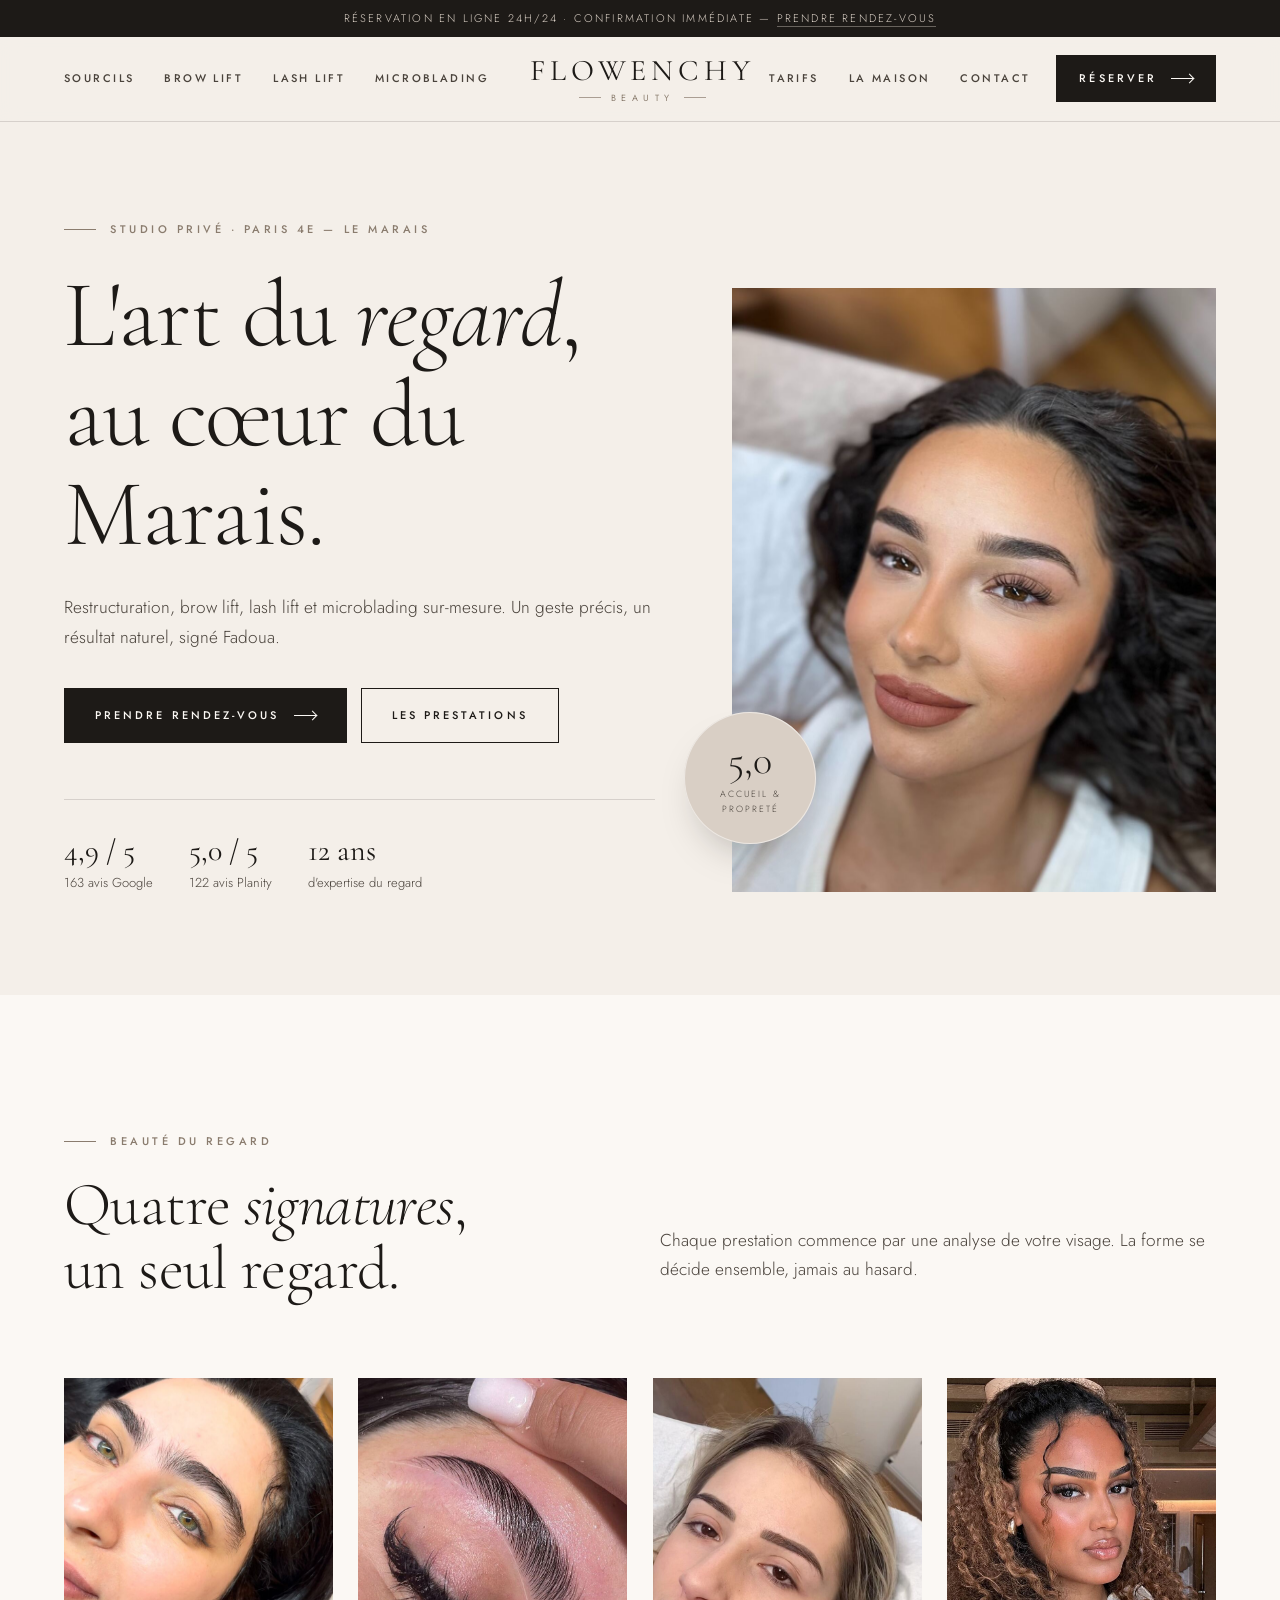
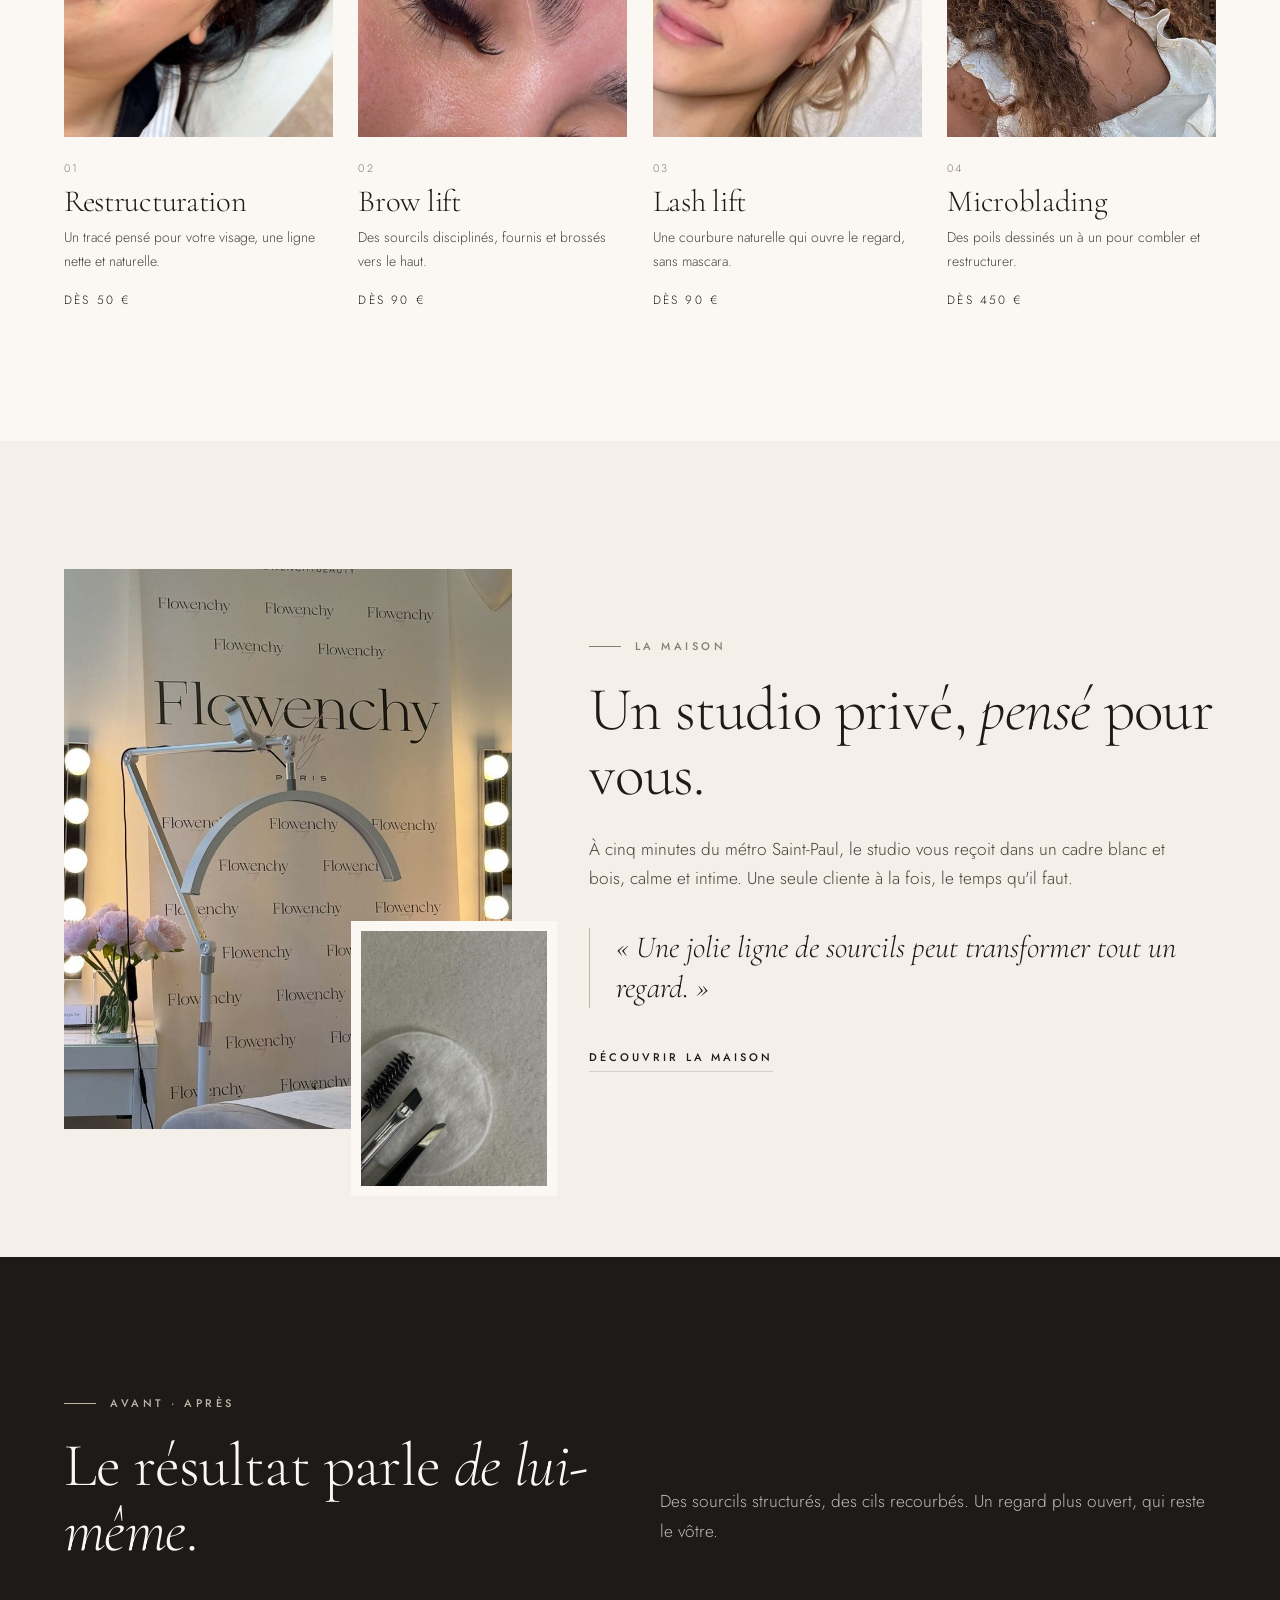
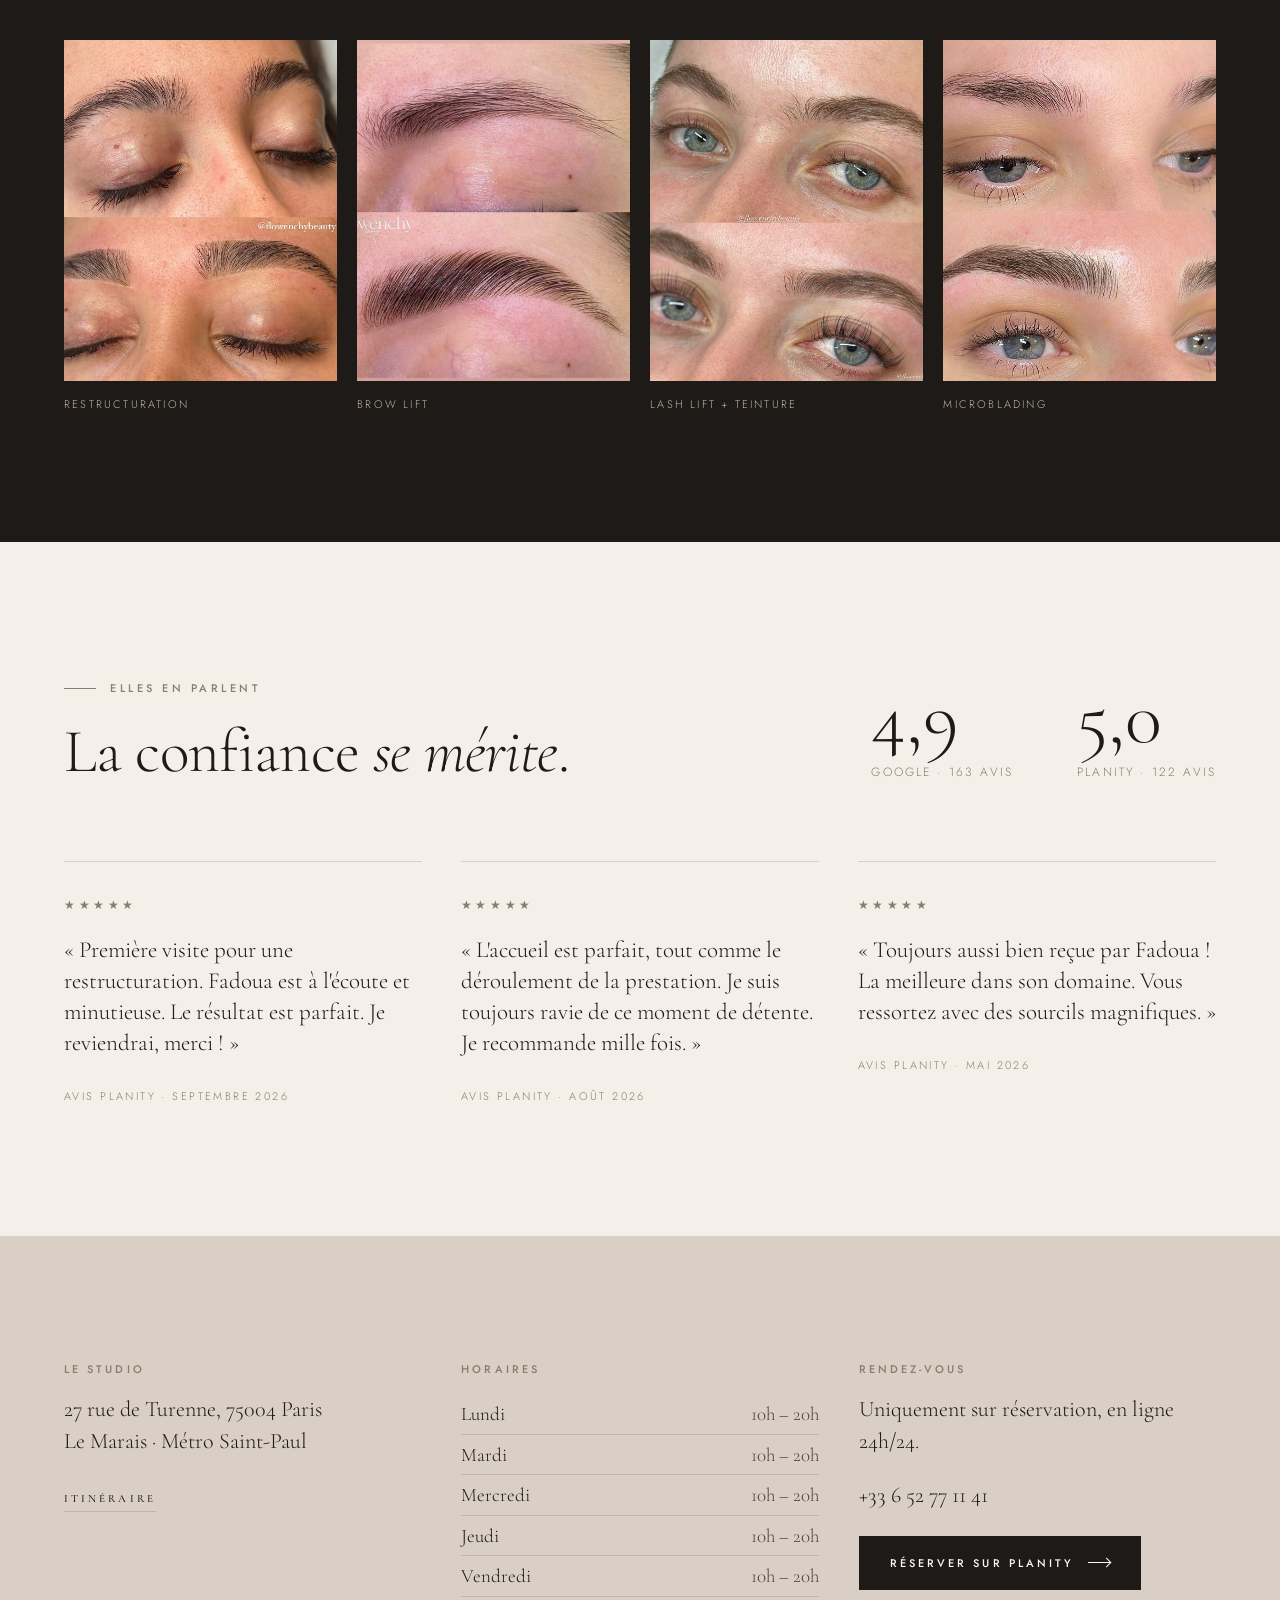
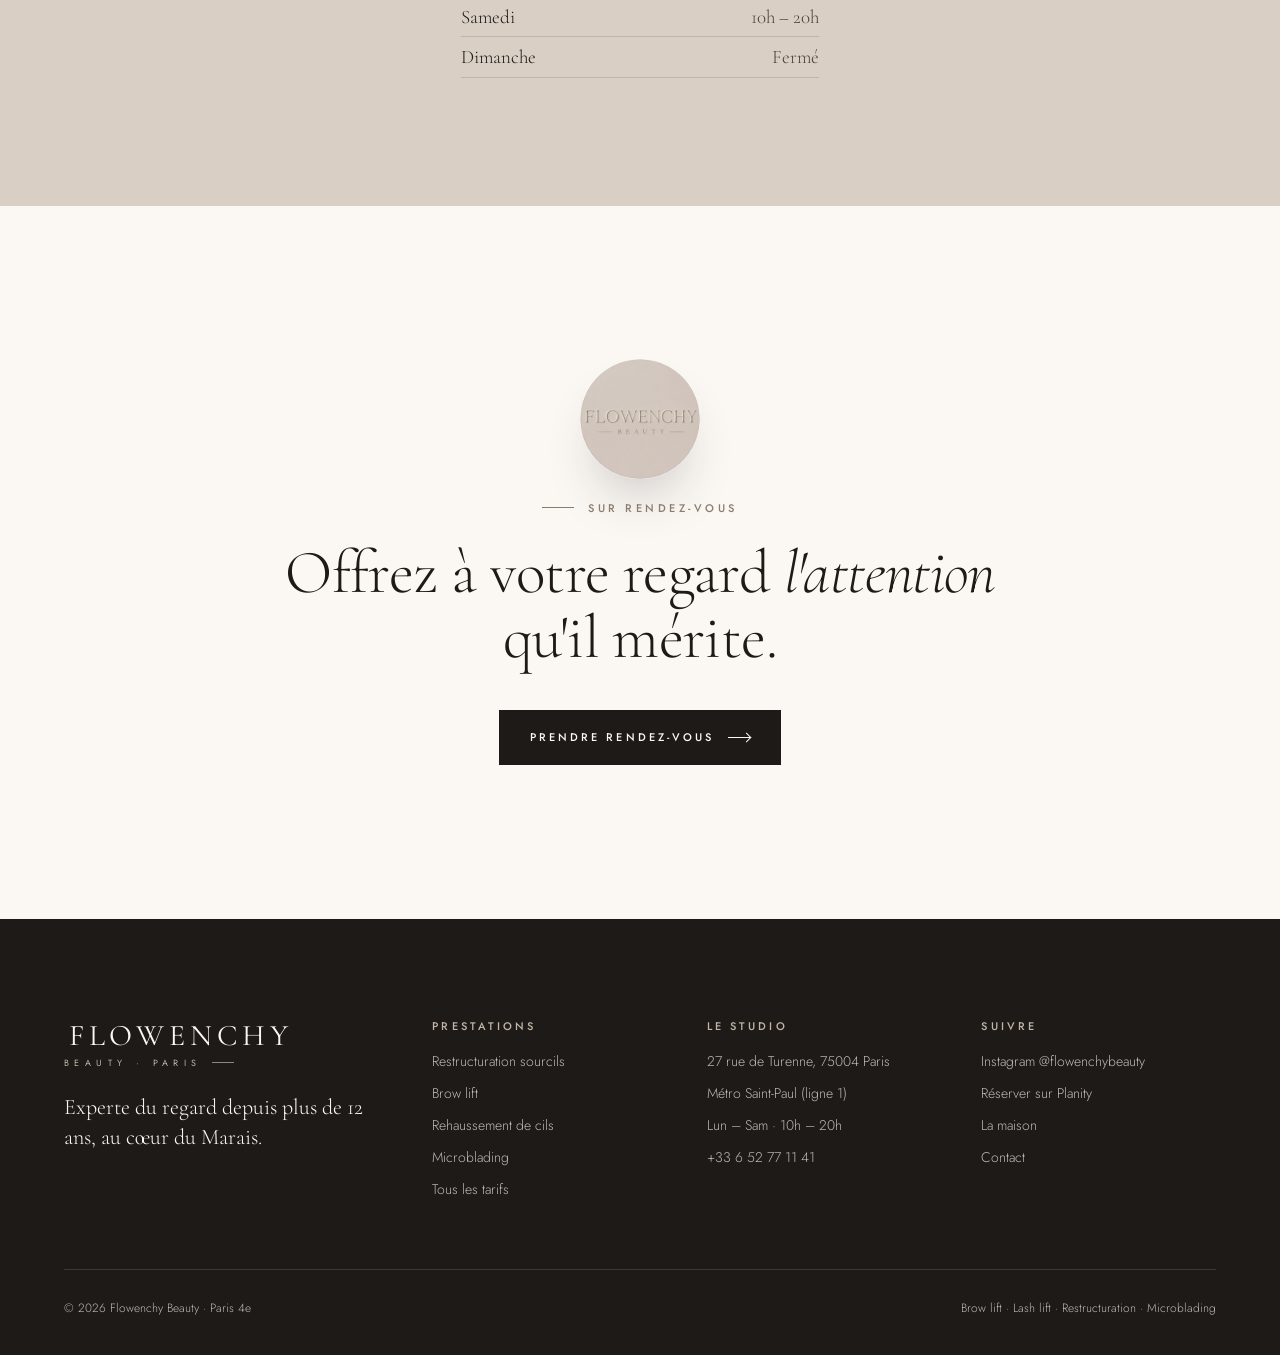
==== index.html @ 1a29d43d "Flowenchy Beauty: site vitrine multi-pages Co-Authored-By: Claude Opus 5.5 <noreply@anthropic.com>" ====
<!doctype html>
<html lang="fr">
<head>
<meta charset="utf-8">
<meta name="viewport" content="width=device-width, initial-scale=1">
<title>Flowenchy Beauty · Brow lift, lash lift &amp; microblading à Paris 4e</title>
<meta name="description" content="Studio privé au cœur du Marais : restructuration des sourcils, brow lift, lash lift et microblading sur-mesure. 4,9/5 sur Google. Réservation en ligne 24h/24.">
<meta property="og:title" content="Flowenchy Beauty · Brow lift, lash lift &amp; microblading à Paris 4e">
<meta property="og:description" content="Studio privé au cœur du Marais : restructuration des sourcils, brow lift, lash lift et microblading sur-mesure. 4,9/5 sur Google. Réservation en ligne 24h/24.">
<meta property="og:type" content="website">
<meta property="og:locale" content="fr_FR">
<meta property="og:image" content="assets/img/hero.jpg">
<meta name="theme-color" content="#f4efe9">
<link rel="icon" type="image/png" href="assets/img/favicon.png">
<link rel="preconnect" href="https://fonts.googleapis.com">
<link rel="preconnect" href="https://fonts.gstatic.com" crossorigin>
<link href="https://fonts.googleapis.com/css2?family=Cormorant+Garamond:ital,wght@0,300;0,400;0,500;1,300;1,400&family=Jost:wght@300;400;500&display=swap" rel="stylesheet">
<link rel="stylesheet" href="assets/style.css">
<script type="application/ld+json">
{"@context":"https://schema.org","@type":"BeautySalon","name":"Flowenchy Beauty",
"image":"assets/img/hero.jpg","telephone":"+33652771141",
"address":{"@type":"PostalAddress","streetAddress":"27 rue de Turenne","postalCode":"75004","addressLocality":"Paris","addressCountry":"FR"},
"geo":{"@type":"GeoCoordinates","latitude":48.8563856,"longitude":2.3641252},
"openingHoursSpecification":[{"@type":"OpeningHoursSpecification","dayOfWeek":["Monday","Tuesday","Wednesday","Thursday","Friday","Saturday"],"opens":"10:00","closes":"20:00"}],
"sameAs":["https://www.instagram.com/flowenchybeauty/"],"priceRange":"€€€"}
</script>
</head>
<body>
<div class="topbar"><span class="topbar__extra">Réservation en ligne 24h/24 · confirmation immédiate — </span><a href="https://www.planity.com/flowenchy-beauty-75004-paris" target="_blank" rel="noopener">Prendre rendez-vous</a></div>
<header class="header">
  <div class="wrap header__inner">
    <nav class="nav nav--left" aria-label="Prestations"><a href="restructuration-sourcils.html">Sourcils</a><a href="brow-lift.html">Brow lift</a><a href="rehaussement-cils.html">Lash lift</a><a href="microblading.html">Microblading</a></nav>
    <a class="wordmark" href="index.html" aria-label="Flowenchy Beauty, accueil">
      <span class="wordmark__name">FLOWENCHY</span>
      <span class="wordmark__sub">BEAUTY</span>
    </a>
    <div class="header__right">
      <nav class="nav" aria-label="Infos"><a href="tarifs.html">Tarifs</a><a href="la-maison.html">La maison</a><a href="contact.html">Contact</a></nav>
      <a class="btn" href="https://www.planity.com/flowenchy-beauty-75004-paris" target="_blank" rel="noopener">Réserver <span class="arrow" aria-hidden="true"></span></a>
      <button class="burger" aria-label="Menu" aria-expanded="false"><span></span><span></span></button>
    </div>
  </div>
</header>
<nav class="mobile-menu" aria-label="Menu mobile">
  <a href="index.html">Accueil</a>
  <a href="restructuration-sourcils.html">Sourcils</a><a href="brow-lift.html">Brow lift</a><a href="rehaussement-cils.html">Lash lift</a><a href="microblading.html">Microblading</a><a href="tarifs.html">Tarifs</a><a href="la-maison.html">La maison</a><a href="contact.html">Contact</a>
  <a class="btn" href="https://www.planity.com/flowenchy-beauty-75004-paris" target="_blank" rel="noopener">Réserver sur Planity <span class="arrow" aria-hidden="true"></span></a>
  <p class="mobile-menu__meta">27 rue de Turenne, 75004 Paris<br>Lun – Sam · 10h – 20h</p>
</nav>

<main>

<section class="hero">
  <div class="wrap hero__grid">
    <div>
      <span class="eyebrow">Studio privé · Paris 4e — Le Marais</span>
      <h1>L'art du <em>regard</em>, au cœur du Marais.</h1>
      <p class="lead">Restructuration, brow lift, lash lift et microblading sur-mesure. Un geste précis, un résultat naturel, signé Fadoua.</p>
      <div class="hero__actions"><a class="btn" href="https://www.planity.com/flowenchy-beauty-75004-paris" target="_blank" rel="noopener">Prendre rendez-vous <span class="arrow" aria-hidden="true"></span></a><a class="btn btn--ghost" href="tarifs.html">Les prestations</a></div>
      <div class="hero__proof">
        <div><strong>4,9 / 5</strong>163 avis Google</div>
        <div><strong>5,0 / 5</strong>122 avis Planity</div>
        <div><strong>12 ans</strong>d'expertise du regard</div>
      </div>
    </div>
    <div class="hero__media">
      <img src="assets/img/hero.jpg" alt="Cliente aux sourcils restructurés par Flowenchy Beauty" fetchpriority="high">
      <div class="hero__badge"><div><strong>5,0</strong><span>Accueil &amp;<br>propreté</span></div></div>
    </div>
  </div>
</section>

<section class="section section--paper">
  <div class="wrap">
    <div class="section__head">
      <div><span class="eyebrow reveal">Beauté du regard</span><h2 class="reveal">Quatre <em>signatures</em>,<br>un seul regard.</h2></div>
      <p class="lead reveal">Chaque prestation commence par une analyse de votre visage. La forme se décide ensemble, jamais au hasard.</p>
    </div>
    <div class="services"><a class="service-card reveal" href="restructuration-sourcils.html"><div class="service-card__img"><img src="assets/img/restructuration.jpg" alt="Restructuration" loading="lazy"></div><span class="service-card__num">01</span><h3>Restructuration</h3><p>Un tracé pensé pour votre visage, une ligne nette et naturelle.</p><span class="service-card__price">dès 50 €</span></a><a class="service-card reveal" href="brow-lift.html"><div class="service-card__img"><img src="assets/img/browlift.jpg" alt="Brow lift" loading="lazy"></div><span class="service-card__num">02</span><h3>Brow lift</h3><p>Des sourcils disciplinés, fournis et brossés vers le haut.</p><span class="service-card__price">dès 90 €</span></a><a class="service-card reveal" href="rehaussement-cils.html"><div class="service-card__img"><img src="assets/img/lashlift-3.jpg" alt="Lash lift" loading="lazy"></div><span class="service-card__num">03</span><h3>Lash lift</h3><p>Une courbure naturelle qui ouvre le regard, sans mascara.</p><span class="service-card__price">dès 90 €</span></a><a class="service-card reveal" href="microblading.html"><div class="service-card__img"><img src="assets/img/portrait-boucles.jpg" alt="Microblading" loading="lazy"></div><span class="service-card__num">04</span><h3>Microblading</h3><p>Des poils dessinés un à un pour combler et restructurer.</p><span class="service-card__price">dès 450 €</span></a></div>
  </div>
</section>

<section class="section">
  <div class="wrap editorial">
    <div class="editorial__media reveal">
      <img src="assets/img/studio-mur.jpg" alt="Le studio Flowenchy Beauty, rue de Turenne" loading="lazy">
      <img class="inset" src="assets/img/outils.jpg" alt="Pince et brosse à sourcils" loading="lazy">
    </div>
    <div class="reveal">
      <span class="eyebrow">La maison</span>
      <h2>Un studio privé, <em>pensé</em> pour vous.</h2>
      <p class="lead">À cinq minutes du métro Saint-Paul, le studio vous reçoit dans un cadre blanc et bois, calme et intime. Une seule cliente à la fois, le temps qu'il faut.</p>
      <p class="quote">« Une jolie ligne de sourcils peut transformer tout un regard. »</p>
      <a class="link" href="la-maison.html">Découvrir la maison</a>
    </div>
  </div>
</section>

<section class="section section--ink">
  <div class="wrap">
    <div class="section__head">
      <div><span class="eyebrow">Avant · Après</span><h2>Le résultat parle <em>de lui-même</em>.</h2></div>
      <p class="lead">Des sourcils structurés, des cils recourbés. Un regard plus ouvert, qui reste le vôtre.</p>
    </div>
    <div class="ba-grid"><figure class="reveal"><img src="assets/img/ba-restructuration.jpg" alt="Avant et après une restructuration des sourcils" loading="lazy"><figcaption>Restructuration</figcaption></figure><figure class="reveal"><img src="assets/img/ba-browlift-2.jpg" alt="Avant et après un brow lift" loading="lazy"><figcaption>Brow lift</figcaption></figure><figure class="reveal"><img src="assets/img/ba-lashlift.jpg" alt="Avant et après un lash lift" loading="lazy"><figcaption>Lash lift + teinture</figcaption></figure><figure class="reveal"><img src="assets/img/ba-microblading.jpg" alt="Avant et après un microblading" loading="lazy"><figcaption>Microblading</figcaption></figure></div>
  </div>
</section>

<section class="section">
  <div class="wrap">
    <div class="section__head">
      <div><span class="eyebrow reveal">Elles en parlent</span><h2 class="reveal">La confiance <em>se mérite</em>.</h2></div>
      <div class="scores reveal" style="margin-left:auto">
        <div class="score"><strong>4,9</strong><span>Google · 163 avis</span></div>
        <div class="score"><strong>5,0</strong><span>Planity · 122 avis</span></div>
      </div>
    </div>
    <div class="reviews"><div class="review reveal"><span class="review__stars">★★★★★</span><blockquote>« Première visite pour une restructuration. Fadoua est à l'écoute et minutieuse. Le résultat est parfait. Je reviendrai, merci ! »</blockquote><cite>Avis Planity · septembre 2026</cite></div><div class="review reveal"><span class="review__stars">★★★★★</span><blockquote>« L'accueil est parfait, tout comme le déroulement de la prestation. Je suis toujours ravie de ce moment de détente. Je recommande mille fois. »</blockquote><cite>Avis Planity · août 2026</cite></div><div class="review reveal"><span class="review__stars">★★★★★</span><blockquote>« Toujours aussi bien reçue par Fadoua ! La meilleure dans son domaine. Vous ressortez avec des sourcils magnifiques. »</blockquote><cite>Avis Planity · mai 2026</cite></div></div>
  </div>
</section>

<section class="section section--sand">
  <div class="wrap info-band">
    <div class="reveal">
      <h4>Le studio</h4>
      <p>27 rue de Turenne, 75004 Paris<br>Le Marais · Métro Saint-Paul</p>
      <p style="margin-top:18px"><a class="link" href="https://www.google.com/maps/search/?api=1&query=Flowenchy+Beauty+27+Rue+de+Turenne+75004+Paris" target="_blank" rel="noopener">Itinéraire</a></p>
    </div>
    <div class="reveal">
      <h4>Horaires</h4>
      <ul class="hours"><li><span>Lundi</span><span>10h – 20h</span></li><li><span>Mardi</span><span>10h – 20h</span></li><li><span>Mercredi</span><span>10h – 20h</span></li><li><span>Jeudi</span><span>10h – 20h</span></li><li><span>Vendredi</span><span>10h – 20h</span></li><li><span>Samedi</span><span>10h – 20h</span></li><li><span>Dimanche</span><span>Fermé</span></li></ul>
    </div>
    <div class="reveal">
      <h4>Rendez-vous</h4>
      <p>Uniquement sur réservation, en ligne 24h/24.</p>
      <p style="margin:18px 0 24px"><a href="tel:+33652771141">+33 6 52 77 11 41</a></p>
      <a class="btn" href="https://www.planity.com/flowenchy-beauty-75004-paris" target="_blank" rel="noopener">Réserver sur Planity <span class="arrow" aria-hidden="true"></span></a>
    </div>
  </div>
</section>

<section class="section--paper cta">
  <div class="wrap">
    <img class="cta__medal reveal" src="assets/img/logo-medaillon.png" alt="Flowenchy Beauty" width="120" height="120">
    <span class="eyebrow reveal">Sur rendez-vous</span>
    <h2 class="reveal">Offrez à votre regard <em>l'attention</em> qu'il mérite.</h2>
    <div class="reveal"><a class="btn" href="https://www.planity.com/flowenchy-beauty-75004-paris" target="_blank" rel="noopener">Prendre rendez-vous <span class="arrow" aria-hidden="true"></span></a></div>
  </div>
</section>

</main>

<footer class="footer">
  <div class="wrap">
    <div class="footer__top">
      <div>
        <a class="wordmark" href="index.html"><span class="wordmark__name">FLOWENCHY</span><span class="wordmark__sub">BEAUTY · PARIS</span></a>
        <p class="footer__tag">Experte du regard depuis plus de 12 ans, au cœur du Marais.</p>
      </div>
      <div>
        <h4>Prestations</h4>
        <ul><li><a href="restructuration-sourcils.html">Restructuration sourcils</a></li><li><a href="brow-lift.html">Brow lift</a></li><li><a href="rehaussement-cils.html">Rehaussement de cils</a></li><li><a href="microblading.html">Microblading</a></li><li><a href="tarifs.html">Tous les tarifs</a></li></ul>
      </div>
      <div>
        <h4>Le studio</h4>
        <ul>
          <li><a href="https://www.google.com/maps/search/?api=1&query=Flowenchy+Beauty+27+Rue+de+Turenne+75004+Paris" target="_blank" rel="noopener">27 rue de Turenne, 75004 Paris</a></li>
          <li>Métro Saint-Paul (ligne 1)</li>
          <li>Lun – Sam · 10h – 20h</li>
          <li><a href="tel:+33652771141">+33 6 52 77 11 41</a></li>
        </ul>
      </div>
      <div>
        <h4>Suivre</h4>
        <ul>
          <li><a href="https://www.instagram.com/flowenchybeauty/" target="_blank" rel="noopener">Instagram @flowenchybeauty</a></li>
          <li><a href="https://www.planity.com/flowenchy-beauty-75004-paris" target="_blank" rel="noopener">Réserver sur Planity</a></li>
          <li><a href="la-maison.html">La maison</a></li>
          <li><a href="contact.html">Contact</a></li>
        </ul>
      </div>
    </div>
    <div class="footer__bottom">
      <span>© 2026 Flowenchy Beauty · Paris 4e</span>
      <span>Brow lift · Lash lift · Restructuration · Microblading</span>
    </div>
  </div>
</footer>
<div class="sticky-book"><a class="btn" href="https://www.planity.com/flowenchy-beauty-75004-paris" target="_blank" rel="noopener">Réserver <span class="arrow" aria-hidden="true"></span></a></div>
<script src="assets/main.js" defer></script>
</body>
</html>
---- assets/style.css ----
/* Flowenchy Beauty — feuille de style
   Direction : luxe éditorial. Crème, taupe, encre. Serif fin + sans discret. */

:root {
  --cream: #f4efe9;
  --paper: #fbf8f4;
  --sand: #d9cfc5;
  --sand-deep: #c2b5a7;
  --taupe: #8a7c6e;
  --ink: #1d1a17;
  --ink-soft: #4a433c;
  --line: rgba(29, 26, 23, 0.14);
  --serif: "Cormorant Garamond", "Cormorant", Georgia, serif;
  --sans: "Jost", "Helvetica Neue", Arial, sans-serif;
  --gutter: clamp(20px, 5vw, 72px);
  --max: 1320px;
  --ease: cubic-bezier(0.22, 1, 0.36, 1);
}

*,
*::before,
*::after { box-sizing: border-box; }

html { -webkit-text-size-adjust: 100%; scroll-behavior: smooth; }

body {
  margin: 0;
  background: var(--cream);
  color: var(--ink);
  font-family: var(--sans);
  font-weight: 300;
  font-size: 16px;
  line-height: 1.7;
  -webkit-font-smoothing: antialiased;
}

img { display: block; max-width: 100%; height: auto; }
a { color: inherit; text-decoration: none; }

h1, h2, h3, h4 {
  font-family: var(--serif);
  font-weight: 300;
  line-height: 1.05;
  margin: 0;
  letter-spacing: -0.01em;
}
h1 { font-size: clamp(48px, 7.4vw, 112px); }
h2 { font-size: clamp(38px, 4.8vw, 72px); }
h3 { font-size: clamp(26px, 2.4vw, 34px); }
h1 em, h2 em, h3 em { font-style: italic; font-weight: 300; }
p { margin: 0 0 1em; }

.wrap { width: 100%; max-width: var(--max); margin: 0 auto; padding: 0 var(--gutter); }

.eyebrow {
  font-family: var(--sans);
  font-size: 11px;
  font-weight: 500;
  letter-spacing: 0.32em;
  text-transform: uppercase;
  color: var(--taupe);
  display: inline-flex;
  align-items: center;
  gap: 14px;
}
.eyebrow::before { content: ""; width: 32px; height: 1px; background: currentColor; }

.lead { font-size: clamp(17px, 1.35vw, 20px); color: var(--ink-soft); max-width: 34em; }

/* ---------- Boutons ---------- */
.btn {
  display: inline-flex;
  align-items: center;
  gap: 14px;
  padding: 17px 30px;
  font-family: var(--sans);
  font-size: 11px;
  font-weight: 500;
  letter-spacing: 0.28em;
  text-transform: uppercase;
  border: 1px solid var(--ink);
  background: var(--ink);
  color: var(--paper);
  transition: background 0.4s var(--ease), color 0.4s var(--ease);
  cursor: pointer;
  white-space: nowrap;
}
.btn:hover { background: transparent; color: var(--ink); }
.btn--ghost { background: transparent; color: var(--ink); }
.btn--ghost:hover { background: var(--ink); color: var(--paper); }
.btn--light { border-color: var(--paper); background: var(--paper); color: var(--ink); }
.btn--light:hover { background: transparent; color: var(--paper); }
.btn .arrow { width: 22px; height: 1px; background: currentColor; position: relative; transition: width 0.4s var(--ease); }
.btn .arrow::after { content: ""; position: absolute; right: 0; top: -3px; width: 7px; height: 7px; border-top: 1px solid currentColor; border-right: 1px solid currentColor; transform: rotate(45deg); }
.btn:hover .arrow { width: 32px; }

.link {
  font-size: 11px;
  font-weight: 500;
  letter-spacing: 0.28em;
  text-transform: uppercase;
  border-bottom: 1px solid var(--line);
  padding-bottom: 6px;
  transition: border-color 0.3s;
}
.link:hover { border-color: var(--ink); }

/* ---------- En-tête ---------- */
.topbar {
  background: var(--ink);
  color: var(--sand);
  font-size: 11px;
  letter-spacing: 0.2em;
  text-transform: uppercase;
  text-align: center;
  padding: 9px var(--gutter);
}
.topbar a { border-bottom: 1px solid rgba(217, 207, 197, 0.4); }

.header {
  position: sticky;
  top: 0;
  z-index: 50;
  background: rgba(244, 239, 233, 0.92);
  backdrop-filter: blur(10px);
  -webkit-backdrop-filter: blur(10px);
  border-bottom: 1px solid var(--line);
}
.header__inner {
  display: grid;
  grid-template-columns: 1fr auto 1fr;
  align-items: center;
  height: 84px;
}
.nav { display: flex; gap: 30px; }
.nav a {
  font-size: 11px;
  font-weight: 500;
  letter-spacing: 0.22em;
  text-transform: uppercase;
  color: var(--ink-soft);
  position: relative;
  padding: 6px 0;
}
.nav a::after { content: ""; position: absolute; left: 0; bottom: 0; width: 0; height: 1px; background: var(--ink); transition: width 0.4s var(--ease); }
.nav a:hover::after, .nav a[aria-current="page"]::after { width: 100%; }
.nav a[aria-current="page"] { color: var(--ink); }

.wordmark { text-align: center; line-height: 1; display: block; }
.wordmark__name { font-family: var(--serif); font-size: 30px; letter-spacing: 0.16em; font-weight: 400; display: block; padding-left: 0.16em; }
.wordmark__sub {
  display: flex; align-items: center; justify-content: center; gap: 10px;
  font-size: 9px; letter-spacing: 0.6em; font-weight: 400; margin-top: 7px; color: var(--taupe); padding-left: 0.6em;
}
.wordmark__sub::before, .wordmark__sub::after { content: ""; width: 22px; height: 1px; background: currentColor; opacity: 0.7; }

.header__right { display: flex; justify-content: flex-end; align-items: center; gap: 26px; }
.header__right .btn { padding: 13px 22px; }
.header__right .nav { gap: 30px; }

.burger { display: none; background: none; border: 0; padding: 10px; margin-right: -10px; cursor: pointer; color: var(--ink); }
.burger span { display: block; width: 26px; height: 1px; background: currentColor; margin: 7px 0; transition: transform 0.4s var(--ease), opacity 0.3s; }
.menu-open .burger span:nth-child(1) { transform: translateY(4px) rotate(45deg); }
.menu-open .burger span:nth-child(2) { transform: translateY(-4px) rotate(-45deg); }

.mobile-menu {
  display: none;
  position: fixed;
  inset: 0;
  z-index: 40;
  background: var(--cream);
  padding: 140px var(--gutter) 40px;
  flex-direction: column;
  gap: 4px;
}
.mobile-menu a { font-family: var(--serif); font-size: 40px; line-height: 1.3; }
.mobile-menu .btn { margin-top: 28px; align-self: flex-start; font-family: var(--sans); font-size: 11px; }
.mobile-menu__meta { margin-top: auto; font-size: 13px; color: var(--taupe); }
.menu-open .mobile-menu { display: flex; }
.menu-open { overflow: hidden; }

/* ---------- Hero accueil ---------- */
.hero { padding: clamp(48px, 7vw, 96px) 0 clamp(64px, 8vw, 120px); }
.hero__grid { display: grid; grid-template-columns: 1.1fr 0.9fr; gap: clamp(32px, 6vw, 96px); align-items: end; }
.hero h1 { margin: 26px 0 30px; }
.hero__actions { display: flex; flex-wrap: wrap; gap: 14px; margin-top: 36px; }
.hero__media { position: relative; }
.hero__media img { width: 100%; aspect-ratio: 4 / 5; object-fit: cover; }
.hero__badge {
  position: absolute; left: -48px; bottom: 48px;
  width: 132px; height: 132px; border-radius: 50%;
  background: var(--sand);
  display: grid; place-items: center; text-align: center;
  box-shadow: inset 0 0 0 1px rgba(255,255,255,0.5), 0 20px 40px -20px rgba(29,26,23,0.35);
}
.hero__badge strong { font-family: var(--serif); font-size: 40px; font-weight: 300; line-height: 1; display: block; }
.hero__badge span { font-size: 9px; letter-spacing: 0.22em; text-transform: uppercase; color: var(--ink-soft); display: block; margin-top: 6px; }
.hero__proof { display: flex; gap: 36px; margin-top: 56px; padding-top: 28px; border-top: 1px solid var(--line); flex-wrap: wrap; }
.hero__proof div { font-size: 13px; color: var(--ink-soft); line-height: 1.5; }
.hero__proof strong { display: block; font-family: var(--serif); font-size: 30px; font-weight: 400; color: var(--ink); }

/* ---------- Sections ---------- */
.section { padding: clamp(80px, 10vw, 150px) 0; }
.section--paper { background: var(--paper); }
.section--sand { background: var(--sand); }
.section--ink { background: var(--ink); color: var(--paper); }
.section--ink .eyebrow { color: var(--sand-deep); }
.section--ink .lead { color: rgba(251, 248, 244, 0.72); }
.section__head { display: grid; grid-template-columns: 1fr 1fr; gap: 40px; align-items: end; margin-bottom: clamp(48px, 6vw, 80px); }
.section__head h2 { margin-top: 22px; }
.section__head .lead { margin-left: auto; }

/* Cartes prestations */
.services { display: grid; grid-template-columns: repeat(4, 1fr); gap: clamp(16px, 2vw, 28px); }
.service-card { display: block; }
.service-card__img { overflow: hidden; aspect-ratio: 3 / 4; background: var(--sand); }
.service-card__img img { width: 100%; height: 100%; object-fit: cover; transition: transform 1.2s var(--ease); }
.service-card:hover .service-card__img img { transform: scale(1.04); }
.service-card__num { font-size: 11px; letter-spacing: 0.2em; color: var(--taupe); margin-top: 22px; display: block; }
.service-card h3 { margin: 8px 0 8px; }
.service-card p { font-size: 14px; color: var(--ink-soft); margin: 0 0 12px; }
.service-card__price { font-size: 12px; letter-spacing: 0.18em; text-transform: uppercase; }

/* Bloc éditorial */
.editorial { display: grid; grid-template-columns: 5fr 7fr; gap: clamp(32px, 6vw, 96px); align-items: center; }
.editorial--flip { grid-template-columns: 7fr 5fr; }
.editorial--flip .editorial__media { order: 2; }
.editorial__media { position: relative; }
.editorial__media img { width: 100%; aspect-ratio: 4 / 5; object-fit: cover; }
.editorial__media .inset {
  position: absolute; width: 46%; right: -10%; bottom: -12%;
  aspect-ratio: 3 / 4; object-fit: cover; border: 10px solid var(--paper);
}
.editorial h2 { margin: 22px 0 28px; }
.quote { font-family: var(--serif); font-style: italic; font-size: clamp(24px, 2.4vw, 34px); line-height: 1.3; margin: 34px 0; padding-left: 26px; border-left: 1px solid var(--sand-deep); }

/* Avant / après */
.ba-grid { display: grid; grid-template-columns: repeat(4, 1fr); gap: clamp(12px, 1.6vw, 22px); }
.ba-grid figure { margin: 0; }
.ba-grid img { width: 100%; aspect-ratio: 4 / 5; object-fit: cover; background: var(--sand); }
.ba-grid figcaption { font-size: 11px; letter-spacing: 0.2em; text-transform: uppercase; color: var(--taupe); margin-top: 14px; }
.section--ink .ba-grid figcaption { color: var(--sand-deep); }

/* Avis */
.reviews { display: grid; grid-template-columns: repeat(3, 1fr); gap: clamp(20px, 3vw, 48px); }
.review { border-top: 1px solid var(--line); padding-top: 28px; }
.review__stars { letter-spacing: 0.3em; font-size: 12px; color: var(--taupe); }
.review blockquote { font-family: var(--serif); font-size: 23px; line-height: 1.35; margin: 18px 0 22px; }
.review cite { font-style: normal; font-size: 11px; letter-spacing: 0.22em; text-transform: uppercase; color: var(--taupe); }
.scores { display: flex; gap: clamp(28px, 5vw, 80px); flex-wrap: wrap; }
.score strong { font-family: var(--serif); font-size: clamp(56px, 6vw, 88px); font-weight: 300; line-height: 1; display: block; }
.score span { font-size: 12px; letter-spacing: 0.18em; text-transform: uppercase; color: var(--taupe); }

/* Bandeau infos */
.info-band { display: grid; grid-template-columns: repeat(3, 1fr); gap: 40px; }
.info-band h4 { font-family: var(--sans); font-size: 11px; font-weight: 500; letter-spacing: 0.28em; text-transform: uppercase; color: var(--taupe); margin-bottom: 18px; }
.info-band p, .info-band li { font-family: var(--serif); font-size: 22px; line-height: 1.45; }
.hours { list-style: none; padding: 0; margin: 0; }
.hours li { display: flex; justify-content: space-between; gap: 20px; border-bottom: 1px solid var(--line); padding: 6px 0; font-size: 19px !important; }
.hours li span:last-child { color: var(--ink-soft); }
.section--ink .hours li { border-color: rgba(251,248,244,0.14); }
.section--ink .hours li span:last-child { color: rgba(251,248,244,0.7); }

/* CTA final */
.cta { text-align: center; padding: clamp(90px, 12vw, 170px) 0; position: relative; overflow: hidden; }
.cta h2 { max-width: 13em; margin: 24px auto 40px; }
.cta__medal { width: 120px; margin: 0 auto 10px; border-radius: 50%; box-shadow: 0 30px 60px -30px rgba(29,26,23,0.45); }

/* ---------- Pages prestation ---------- */
.page-hero { padding: clamp(40px, 6vw, 80px) 0 clamp(64px, 8vw, 110px); }
.page-hero__grid { display: grid; grid-template-columns: 1fr 1fr; gap: clamp(32px, 6vw, 96px); align-items: center; }
.page-hero h1 { font-size: clamp(52px, 7vw, 104px); margin: 24px 0 28px; }
.page-hero__img img { width: 100%; aspect-ratio: 4 / 5; object-fit: cover; }
.crumbs { font-size: 12px; color: var(--taupe); letter-spacing: 0.08em; margin-bottom: 18px; }
.crumbs a:hover { color: var(--ink); }
.facts { display: grid; grid-template-columns: repeat(3, auto); justify-content: start; gap: 0; margin: 34px 0 38px; border-top: 1px solid var(--line); border-bottom: 1px solid var(--line); }
.facts div { padding: 18px 34px 18px 0; margin-right: 34px; border-right: 1px solid var(--line); }
.facts div:last-child { border-right: 0; margin-right: 0; }
.facts span { display: block; font-size: 10px; letter-spacing: 0.26em; text-transform: uppercase; color: var(--taupe); }
.facts strong { font-family: var(--serif); font-weight: 400; font-size: 28px; }

.steps { display: grid; grid-template-columns: repeat(4, 1fr); gap: clamp(20px, 3vw, 44px); counter-reset: step; }
.step { border-top: 1px solid var(--line); padding-top: 26px; }
.section--ink .step { border-color: rgba(251,248,244,0.18); }
.step::before { counter-increment: step; content: "0" counter(step); font-family: var(--serif); font-size: 46px; font-weight: 300; display: block; color: var(--sand-deep); line-height: 1; margin-bottom: 20px; }
.step h3 { font-size: 24px; margin-bottom: 12px; }
.step p { font-size: 15px; color: var(--ink-soft); }
.section--ink .step p { color: rgba(251,248,244,0.7); }

.price-list { border-top: 1px solid var(--ink); }
.price-row { display: grid; grid-template-columns: 1fr auto auto; gap: 24px; align-items: baseline; padding: 24px 0; border-bottom: 1px solid var(--line); }
.price-row h4 { font-family: var(--serif); font-weight: 400; font-size: clamp(21px, 1.8vw, 26px); line-height: 1.25; }
.price-row p { font-size: 14px; color: var(--ink-soft); margin: 6px 0 0; max-width: 46em; }
.price-row .dur { font-size: 13px; color: var(--taupe); white-space: nowrap; }
.price-row .eur { font-family: var(--serif); font-size: 26px; white-space: nowrap; min-width: 4.5em; text-align: right; }
.price-group { margin-bottom: clamp(64px, 8vw, 110px); }
.price-group__head { display: grid; grid-template-columns: 1fr 1fr; gap: 40px; align-items: end; margin-bottom: 30px; }
.price-group__head h2 { font-size: clamp(36px, 4vw, 58px); margin-top: 16px; }
.price-group__head p { margin-left: auto; max-width: 30em; color: var(--ink-soft); }
.badge { display: inline-block; font-family: var(--sans); font-size: 9px; letter-spacing: 0.22em; text-transform: uppercase; border: 1px solid var(--sand-deep); color: var(--taupe); padding: 3px 8px; margin-left: 10px; vertical-align: middle; }

.faq { border-top: 1px solid var(--line); }
.faq details { border-bottom: 1px solid var(--line); }
.faq summary { list-style: none; cursor: pointer; display: flex; justify-content: space-between; gap: 30px; padding: 26px 0; font-family: var(--serif); font-size: clamp(21px, 1.8vw, 26px); }
.faq summary::-webkit-details-marker { display: none; }
.faq summary::after { content: "+"; font-family: var(--sans); font-weight: 300; font-size: 24px; line-height: 1; transition: transform 0.4s var(--ease); }
.faq details[open] summary::after { transform: rotate(45deg); }
.faq details p { color: var(--ink-soft); max-width: 46em; padding-bottom: 26px; margin: 0; }

.two-col { display: grid; grid-template-columns: 4fr 8fr; gap: clamp(32px, 6vw, 96px); }
.two-col h2 { margin-top: 22px; }

.checklist { list-style: none; padding: 0; margin: 0; columns: 2; column-gap: 48px; }
.checklist li { break-inside: avoid; padding: 16px 0 16px 34px; border-bottom: 1px solid var(--line); position: relative; }
.checklist li::before { content: ""; position: absolute; left: 0; top: 27px; width: 16px; height: 1px; background: var(--taupe); }
.section--ink .checklist li { border-color: rgba(251,248,244,0.14); }
.section--ink .checklist li::before { background: var(--sand-deep); }

.others { display: grid; grid-template-columns: repeat(3, 1fr); gap: clamp(16px, 2vw, 28px); }
.other { display: grid; grid-template-columns: 110px 1fr; gap: 20px; align-items: center; border-top: 1px solid var(--line); padding-top: 22px; }
.other img { aspect-ratio: 1; object-fit: cover; width: 110px; }
.other h3 { font-size: 26px; }
.other span { font-size: 12px; letter-spacing: 0.16em; text-transform: uppercase; color: var(--taupe); }

/* Galerie maison */
.mosaic { display: grid; grid-template-columns: repeat(12, 1fr); gap: clamp(10px, 1.4vw, 20px); }
.mosaic img { width: 100%; height: 100%; object-fit: cover; }
.mosaic .m1 { grid-column: 1 / 6; grid-row: span 2; aspect-ratio: 4 / 5.6; }
.mosaic .m2 { grid-column: 6 / 9; aspect-ratio: 3 / 4; }
.mosaic .m3 { grid-column: 9 / 13; aspect-ratio: 4 / 3.9; }
.mosaic .m4 { grid-column: 6 / 10; aspect-ratio: 4 / 3; }
.mosaic .m5 { grid-column: 10 / 13; aspect-ratio: 3 / 4; }

.values { display: grid; grid-template-columns: repeat(3, 1fr); gap: clamp(24px, 4vw, 64px); }
.values h3 { font-size: 30px; margin: 18px 0 12px; }
.values p { color: var(--ink-soft); font-size: 15px; }
.values .roman { font-family: var(--serif); font-style: italic; color: var(--taupe); font-size: 20px; }

/* Contact */
.contact-grid { display: grid; grid-template-columns: 5fr 7fr; gap: clamp(32px, 6vw, 96px); }
.contact-block { padding: 26px 0; border-bottom: 1px solid var(--line); }
.contact-block:first-child { border-top: 1px solid var(--line); }
.contact-block h4 { font-family: var(--sans); font-size: 11px; font-weight: 500; letter-spacing: 0.28em; text-transform: uppercase; color: var(--taupe); margin-bottom: 10px; }
.contact-block p { font-family: var(--serif); font-size: 24px; line-height: 1.4; margin: 0; }
.contact-block .note { font-family: var(--sans); font-size: 13px; color: var(--ink-soft); margin-top: 8px; }
.map { width: 100%; height: 100%; min-height: 460px; border: 0; filter: grayscale(1) sepia(0.15) contrast(0.95); }

/* ---------- Pied de page ---------- */
.footer { background: var(--ink); color: rgba(251, 248, 244, 0.72); padding: clamp(70px, 8vw, 110px) 0 36px; font-size: 14px; }
.footer__top { display: grid; grid-template-columns: 1.4fr 1fr 1fr 1fr; gap: 40px; padding-bottom: 60px; border-bottom: 1px solid rgba(251,248,244,0.14); }
.footer .wordmark { text-align: left; color: var(--paper); }
.footer .wordmark__sub { justify-content: flex-start; color: var(--sand-deep); padding-left: 0; }
.footer .wordmark__sub::before { display: none; }
.footer h4 { font-family: var(--sans); font-size: 11px; font-weight: 500; letter-spacing: 0.28em; text-transform: uppercase; color: var(--sand-deep); margin-bottom: 18px; }
.footer ul { list-style: none; padding: 0; margin: 0; }
.footer li { margin-bottom: 8px; }
.footer a:hover { color: var(--paper); }
.footer__tag { font-family: var(--serif); font-size: 22px; color: var(--paper); margin-top: 26px; max-width: 16em; line-height: 1.35; }
.footer__bottom { display: flex; justify-content: space-between; gap: 20px; padding-top: 28px; font-size: 12px; flex-wrap: wrap; }

/* Bouton réserver flottant (mobile) */
.sticky-book { display: none; }

/* ---------- Apparition douce ---------- */
.reveal { opacity: 0; transform: translateY(18px); transition: opacity 1s var(--ease), transform 1s var(--ease); }
.reveal.is-in { opacity: 1; transform: none; }
@media (prefers-reduced-motion: reduce) {
  .reveal { opacity: 1; transform: none; transition: none; }
  html { scroll-behavior: auto; }
  * { transition: none !important; }
}

/* ---------- Responsive ---------- */
@media (max-width: 1080px) {
  .services { grid-template-columns: repeat(2, 1fr); row-gap: 48px; }
  .ba-grid { grid-template-columns: repeat(2, 1fr); }
  .steps { grid-template-columns: repeat(2, 1fr); row-gap: 40px; }
  .footer__top { grid-template-columns: 1fr 1fr; }
  .nav--left { display: none; }
  .header__inner { grid-template-columns: auto 1fr auto; }
  .wordmark { text-align: left; }
  .wordmark__sub { justify-content: flex-start; padding-left: 0; }
  .wordmark__sub::before, .wordmark__sub::after { display: none; }
  .header__right .nav { display: none; }
  .burger { display: block; }
  .header__inner > .spacer { display: none; }
}

@media (max-width: 820px) {
  .hero__grid, .page-hero__grid, .editorial, .editorial--flip, .section__head, .two-col, .contact-grid, .price-group__head { grid-template-columns: 1fr; }
  .editorial--flip .editorial__media { order: 0; }
  .section__head .lead, .price-group__head p { margin-left: 0; }
  .hero__badge { left: auto; right: 16px; bottom: -40px; width: 108px; height: 108px; }
  .hero__badge strong { font-size: 32px; }
  .editorial__media .inset { right: 0; bottom: -10%; border-width: 6px; }
  .reviews, .info-band, .values, .others { grid-template-columns: 1fr; }
  .checklist { columns: 1; }
  .mosaic { grid-template-columns: repeat(2, 1fr); }
  .mosaic .m1, .mosaic .m2, .mosaic .m3, .mosaic .m4, .mosaic .m5 { grid-column: auto; grid-row: auto; aspect-ratio: 3 / 4; }
  .mosaic .m1 { grid-column: 1 / -1; aspect-ratio: 4 / 5; }
  .map { min-height: 340px; }
  .header__right .btn { display: none; }
  .sticky-book {
    display: flex; justify-content: center;
    position: fixed; left: 16px; right: 16px; bottom: 16px; z-index: 30;
  }
  .sticky-book .btn { width: 100%; justify-content: center; box-shadow: 0 18px 40px -16px rgba(29,26,23,0.5); }
  .footer { padding-bottom: 96px; }
}

@media (max-width: 560px) {
  .topbar__extra { display: none; }
  .btn { padding: 16px 22px; letter-spacing: 0.22em; }
  .header__inner { height: 72px; }
  .wordmark__name { font-size: 24px; }
  .services { grid-template-columns: 1fr; }
  .facts { grid-template-columns: 1fr 1fr 1fr; }
  .facts div { padding-right: 12px; margin-right: 12px; }
  .facts strong { font-size: 22px; }
  .price-row { grid-template-columns: 1fr auto; }
  .price-row .dur { grid-column: 1; grid-row: 2; }
  .price-row .eur { grid-row: 1 / 3; grid-column: 2; align-self: center; }
  .footer__top { grid-template-columns: 1fr; }
  .other { grid-template-columns: 84px 1fr; }
  .other img { width: 84px; }
  .hero__proof { gap: 24px; }
}
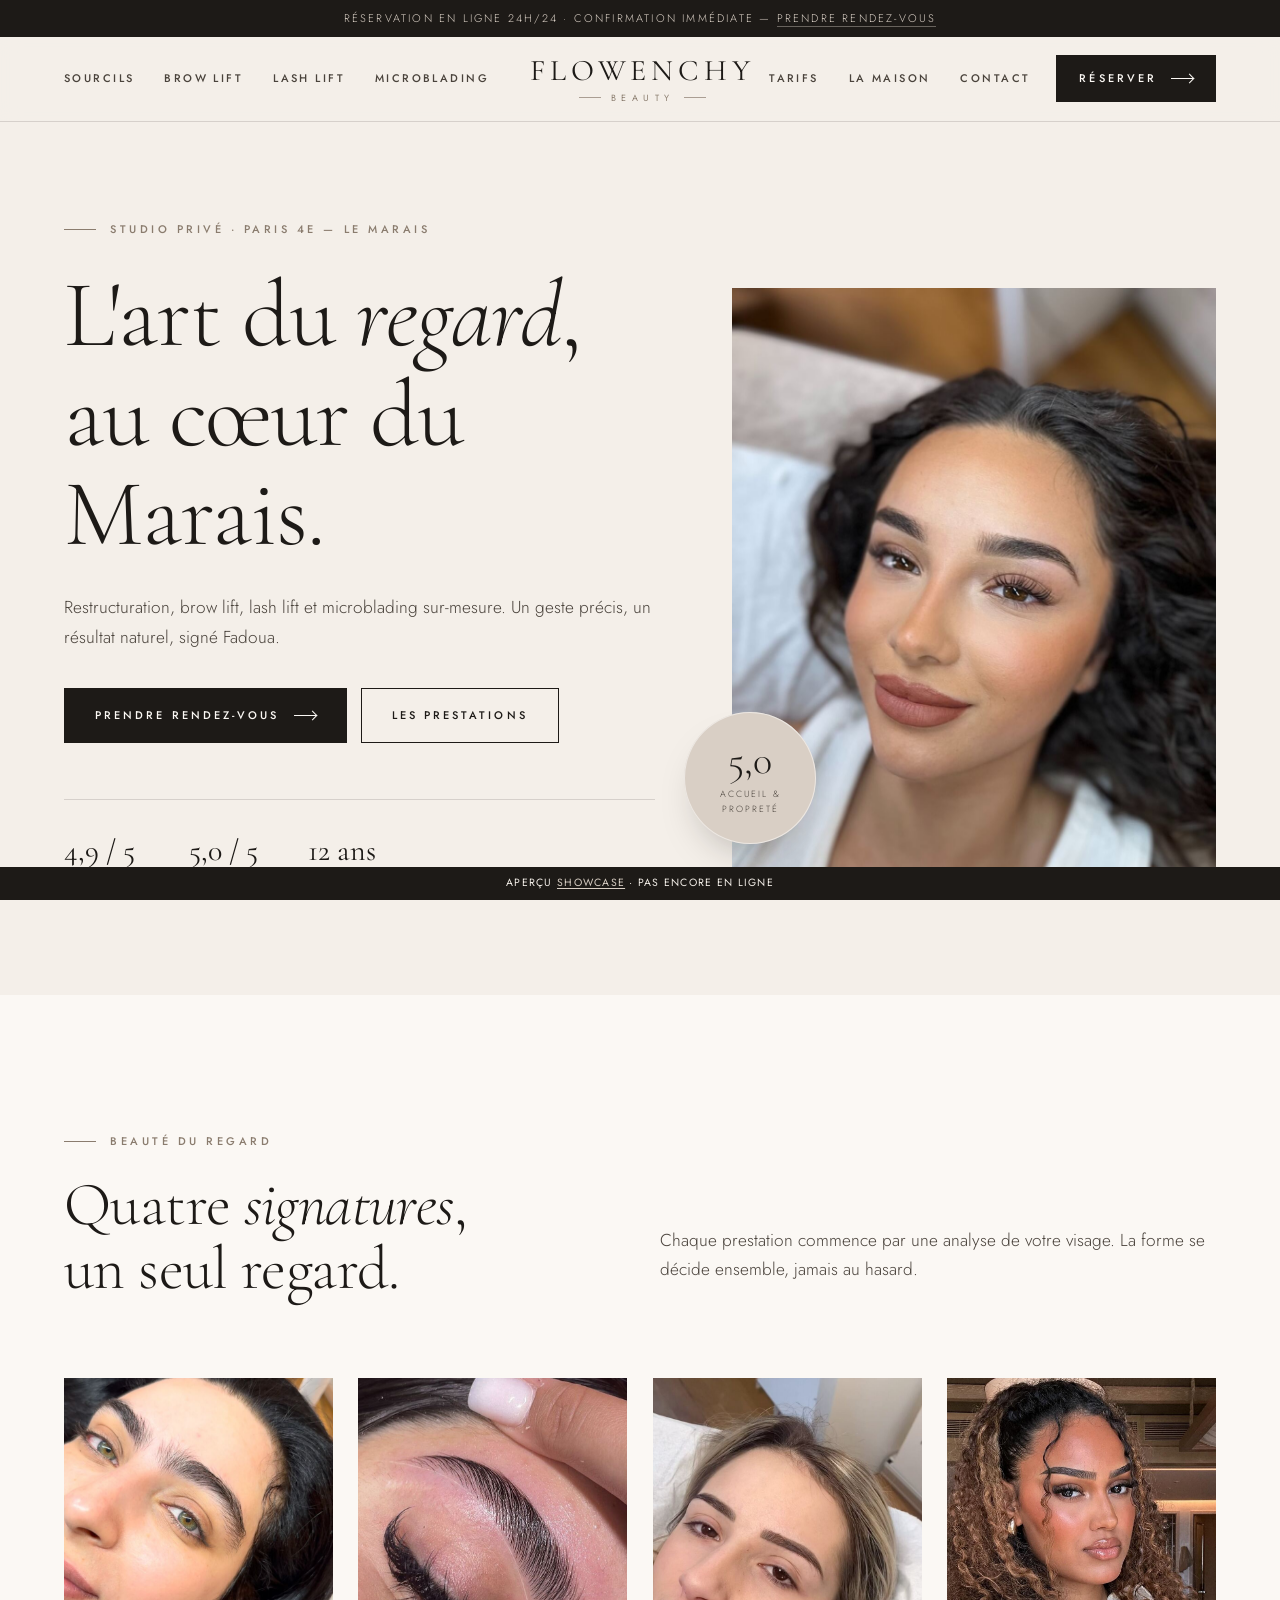
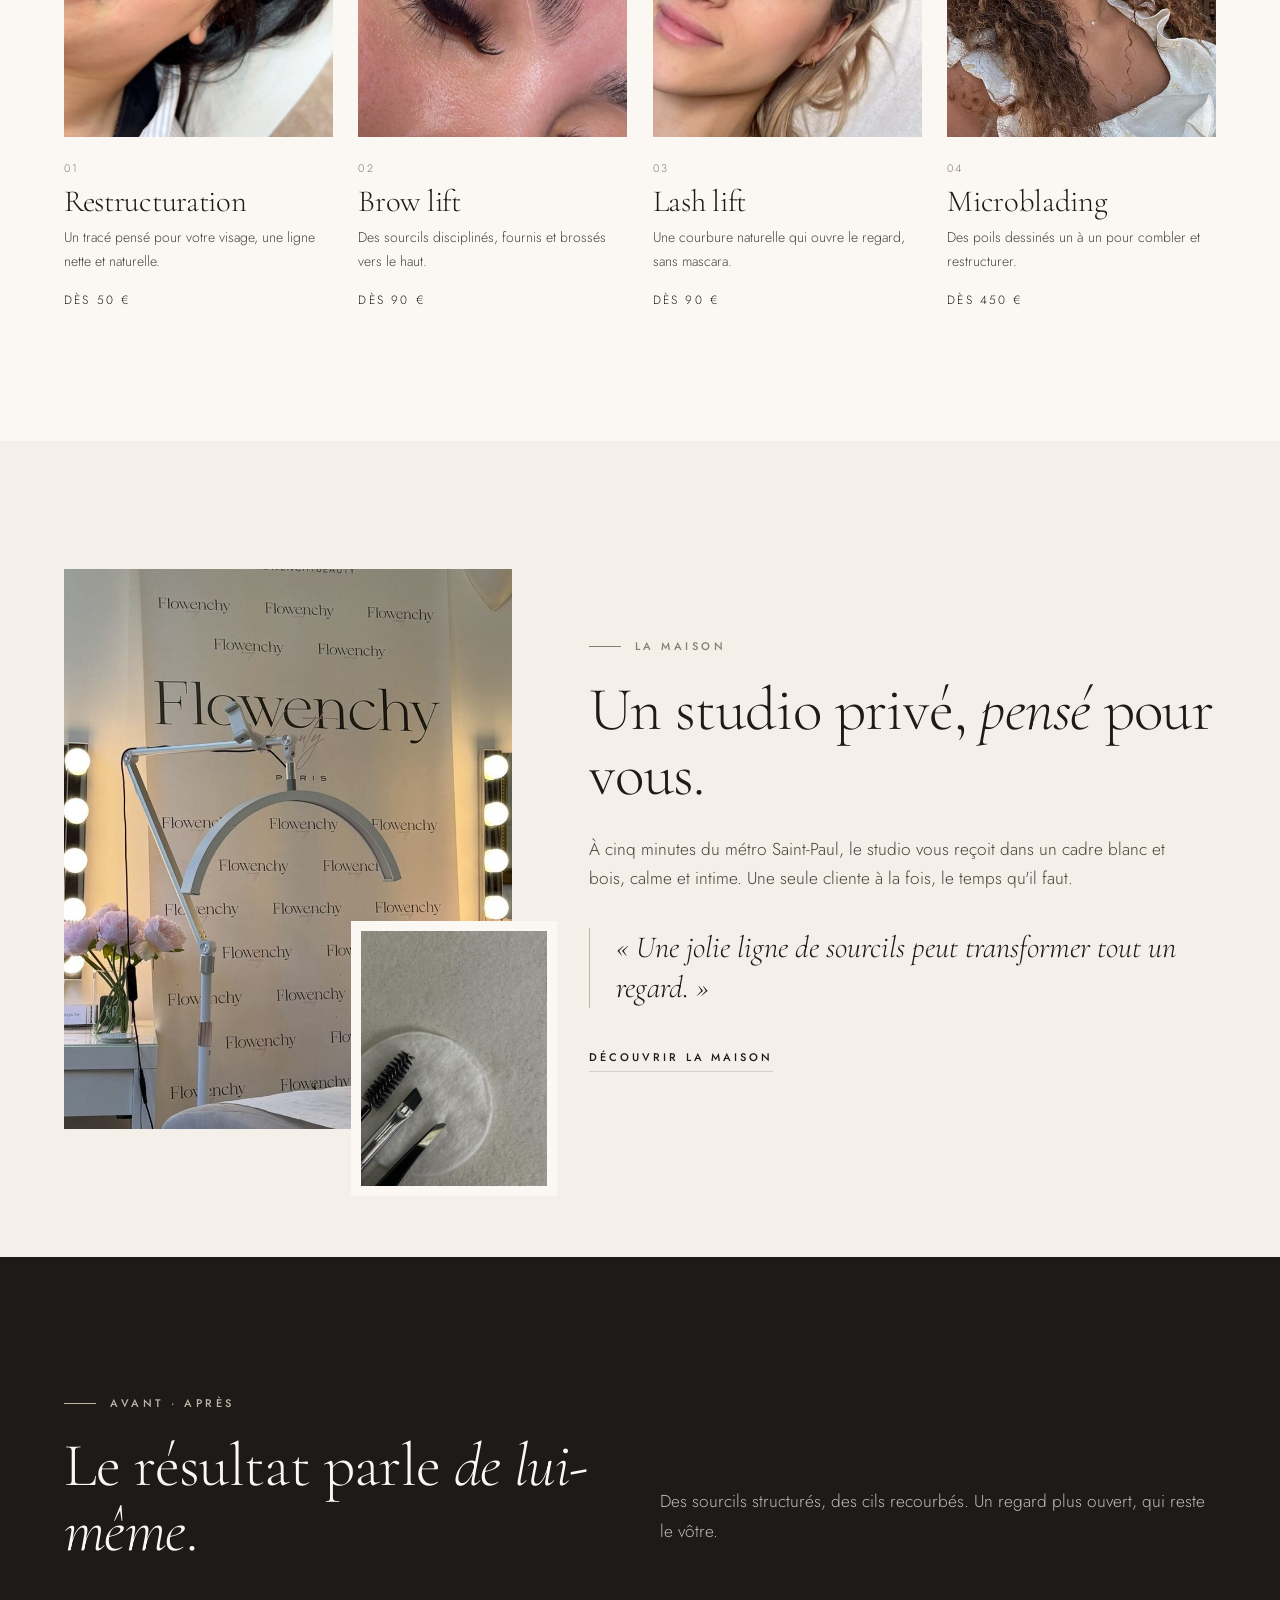
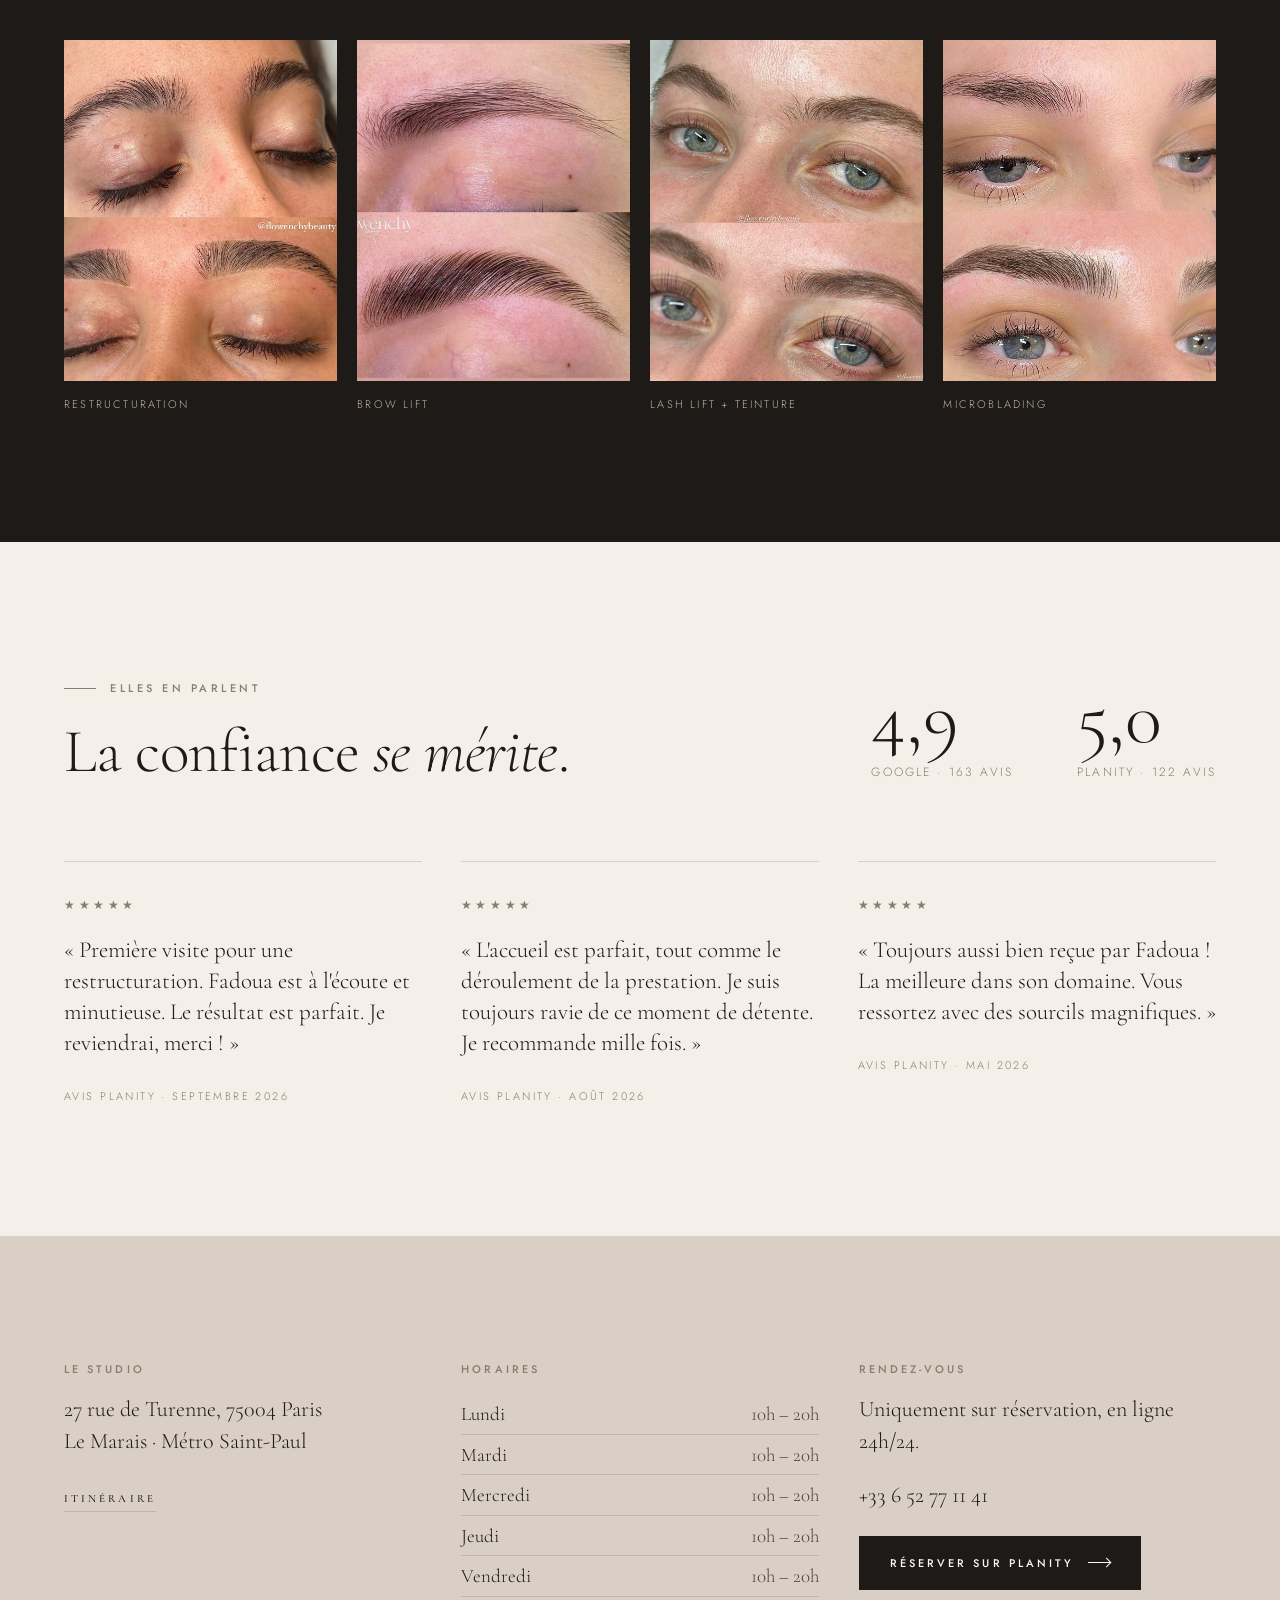
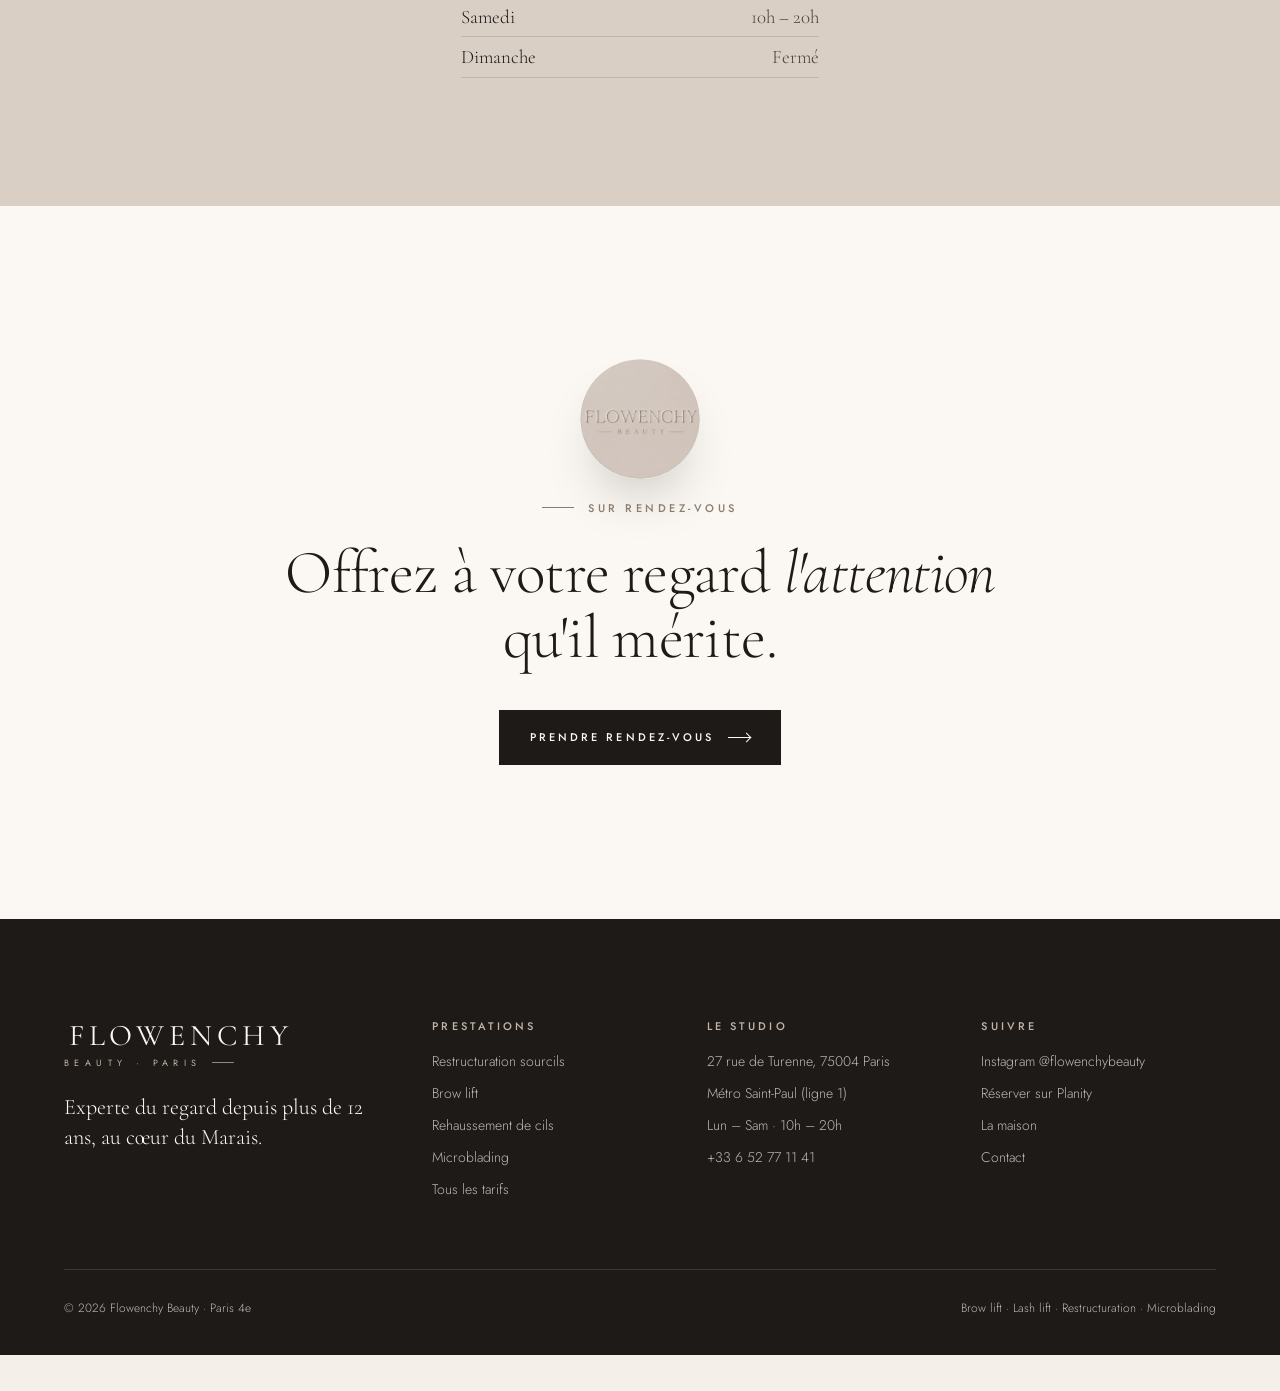
==== commit 91a35411: "Bandeau aperçu SHOWCASE et noindex Co-Authored-By: Claude Opus 5.5 <noreply@anthropic.com>" ====
--- a/index.html
+++ b/index.html
@@ -3,6 +3,7 @@
 <head>
 <meta charset="utf-8">
 <meta name="viewport" content="width=device-width, initial-scale=1">
+<meta name="robots" content="noindex, nofollow, noarchive">
 <title>Flowenchy Beauty · Brow lift, lash lift &amp; microblading à Paris 4e</title>
 <meta name="description" content="Studio privé au cœur du Marais : restructuration des sourcils, brow lift, lash lift et microblading sur-mesure. 4,9/5 sur Google. Réservation en ligne 24h/24.">
 <meta property="og:title" content="Flowenchy Beauty · Brow lift, lash lift &amp; microblading à Paris 4e">
@@ -187,6 +188,7 @@
   </div>
 </footer>
 <div class="sticky-book"><a class="btn" href="https://www.planity.com/flowenchy-beauty-75004-paris" target="_blank" rel="noopener">Réserver <span class="arrow" aria-hidden="true"></span></a></div>
+<div class="sc-preview" role="note">Aperçu <a href="https://showcasecreativehouse.com" target="_blank" rel="noopener">SHOWCASE</a> · pas encore en ligne</div>
 <script src="assets/main.js" defer></script>
 </body>
 </html>
--- a/assets/style.css
+++ b/assets/style.css
@@ -277,7 +277,7 @@
 .facts div { padding: 18px 34px 18px 0; margin-right: 34px; border-right: 1px solid var(--line); }
 .facts div:last-child { border-right: 0; margin-right: 0; }
 .facts span { display: block; font-size: 10px; letter-spacing: 0.26em; text-transform: uppercase; color: var(--taupe); }
-.facts strong { font-family: var(--serif); font-weight: 400; font-size: 28px; }
+.facts strong { font-family: var(--serif); font-weight: 400; font-size: 28px; white-space: nowrap; }
 
 .steps { display: grid; grid-template-columns: repeat(4, 1fr); gap: clamp(20px, 3vw, 44px); counter-reset: step; }
 .step { border-top: 1px solid var(--line); padding-top: 26px; }
@@ -425,3 +425,10 @@
   .other img { width: 84px; }
   .hero__proof { gap: 24px; }
 }
+
+/* Bandeau aperçu SHOWCASE */
+.sc-preview{position:fixed;left:0;right:0;bottom:0;z-index:35;background:var(--ink);color:var(--cream);font:400 10.5px/1.4 var(--sans);letter-spacing:.12em;text-transform:uppercase;text-align:center;padding:9px 16px calc(9px + env(safe-area-inset-bottom))}
+.sc-preview a{color:var(--sand);text-decoration:underline;text-underline-offset:2px}
+body{padding-bottom:36px}
+@media (max-width:900px){.sticky-book{bottom:52px !important}}
+@media (max-width:420px){.sc-preview{letter-spacing:.05em;font-size:9.5px}}
